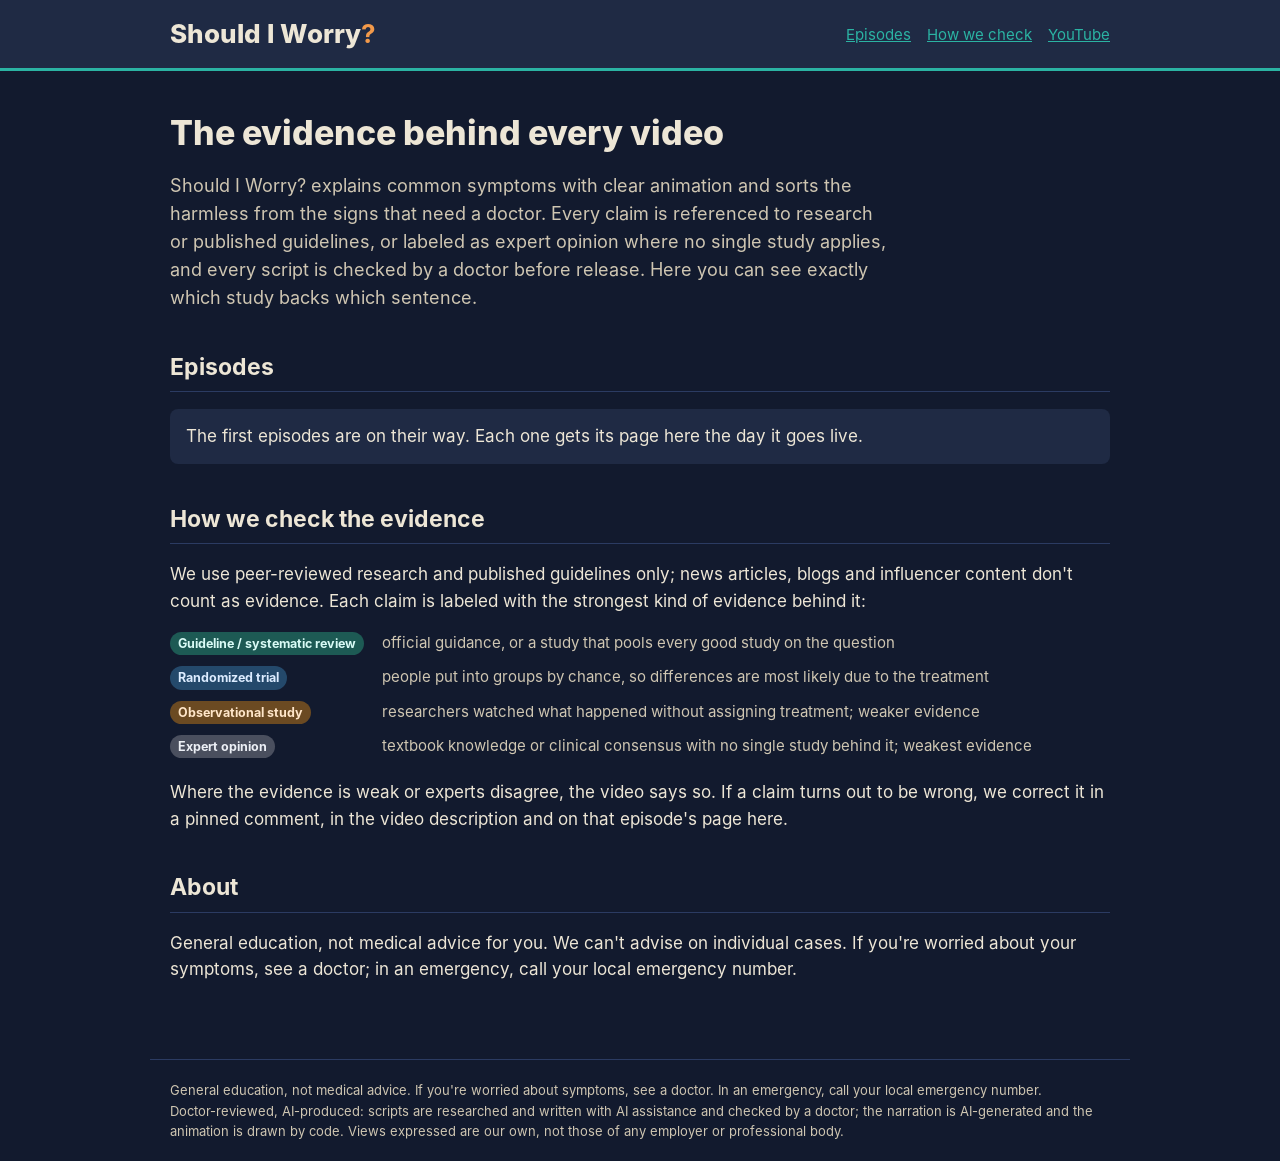
==== index.html @ 682e160a "Sources site: first build (home page; episode pages appear when each video is live) Generated by sit" ====
<!doctype html><html lang="en"><head><meta charset="utf-8"><meta name="viewport" content="width=device-width,initial-scale=1">
<title>Should I Worry? — the evidence behind every video</title><meta name="description" content="Doctor-reviewed health explainers. Every claim, its source and the strength of the evidence."><link rel="stylesheet" href="style.css"><link rel="icon" href="favicon.png"></head><body>
<header class="top"><div><a class="wm" href="./">Should I Worry<b>?</b></a><nav><a href="./">Episodes</a><a href="./#evidence">How we check</a><a href="https://www.youtube.com/@ShouldIWorry">YouTube</a></nav></div></header>
<main><h1>The evidence behind every video</h1>
<p class="lead">Should I Worry? explains common symptoms with clear animation and sorts the harmless from the signs that need a doctor. Every claim is referenced to research or published guidelines, or labeled as expert opinion where no single study applies, and every script is checked by a doctor before release. Here you can see exactly which study backs which sentence.</p>
<h2>Episodes</h2><ul class="eps"><li>The first episodes are on their way. Each one gets its page here the day it goes live.</li></ul>
<h2 id="evidence">How we check the evidence</h2>
<p>We use peer-reviewed research and published guidelines only; news articles, blogs and influencer content don't count as evidence. Each claim is labeled with the strongest kind of evidence behind it:</p><dl class="legend"><dt><span class="lv lv-top">Guideline / systematic review</span></dt><dd>official guidance, or a study that pools every good study on the question</dd><dt><span class="lv lv-rct">Randomized trial</span></dt><dd>people put into groups by chance, so differences are most likely due to the treatment</dd><dt><span class="lv lv-obs">Observational study</span></dt><dd>researchers watched what happened without assigning treatment; weaker evidence</dd><dt><span class="lv lv-exp">Expert opinion</span></dt><dd>textbook knowledge or clinical consensus with no single study behind it; weakest evidence</dd></dl>
<p>Where the evidence is weak or experts disagree, the video says so. If a claim turns out to be wrong, we correct it in a pinned comment, in the video description and on that episode's page here.</p>
<h2>About</h2><p>General education, not medical advice for you. We can't advise on individual cases. If you're worried about your symptoms, see a doctor; in an emergency, call your local emergency number.</p></main>
<footer>General education, not medical advice. If you're worried about symptoms, see a doctor. In an emergency, call your local emergency number.<br>
Doctor-reviewed, AI-produced: scripts are researched and written with AI assistance and checked by a doctor; the narration is AI-generated and the animation is drawn by code. Views expressed are our own, not those of any employer or professional body.</footer></body></html>
---- style.css ----
@font-face{font-family:Inter;font-weight:800;src:url(/fonts/Inter-ExtraBold.otf)}@font-face{font-family:Inter;font-weight:700;src:url(/fonts/Inter-Bold.otf)}@font-face{font-family:Inter;font-weight:600;src:url(/fonts/Inter-SemiBold.otf)}@font-face{font-family:Inter;font-weight:400;src:url(/fonts/Inter-Regular.otf)}
:root{--navy:#1F2A44;--navyD:#121A2E;--navyL:#2B3B62;--teal:#2BB3A3;--amber:#F2994A;--red:#EB5757;--ivory:#EDE6D6;--ivoryD:#CFC6B2}
*{box-sizing:border-box}body{margin:0;background:var(--navyD);color:var(--ivory);font:17px/1.55 Inter,system-ui,-apple-system,Segoe UI,Roboto,sans-serif}
a{color:var(--teal)}a:hover{color:var(--amber)}main{max-width:980px;margin:0 auto;padding:24px 20px 60px}
header.top{background:var(--navy);border-bottom:3px solid var(--teal)}header.top div{max-width:980px;margin:0 auto;padding:14px 20px;display:flex;align-items:center;gap:14px;flex-wrap:wrap}
.wm{font-weight:800;font-size:26px;color:var(--ivory);text-decoration:none}.wm b{color:var(--amber)}.top nav{margin-left:auto;font-size:15px}.top nav a{margin-left:16px}
h1{font-size:34px;font-weight:800;line-height:1.2;margin:18px 0 6px}h2{font-size:23px;margin:38px 0 10px;border-bottom:1px solid var(--navyL);padding-bottom:6px}
.lead{color:var(--ivoryD);font-size:18px;font-weight:400;max-width:720px}.muted{color:var(--ivoryD);font-size:14px}
.note{background:var(--navy);border-left:4px solid var(--amber);padding:12px 16px;border-radius:6px;margin:18px 0;font-size:15px}
table{width:100%;border-collapse:collapse;font-size:15px}th{text-align:left;color:var(--ivoryD);font-weight:700;font-size:13px;text-transform:uppercase;letter-spacing:.04em;padding:8px}
td{padding:12px 8px;border-top:1px solid var(--navyL);vertical-align:top}td.t{white-space:nowrap;font-variant-numeric:tabular-nums}td.c{min-width:40%}
.lv{display:inline-block;font-size:12.5px;font-weight:700;padding:2px 8px;border-radius:99px;margin:0 4px 4px 0;white-space:nowrap}
.lv-top{background:#1d5a54;color:#d9fbf6}.lv-rct{background:#24496b;color:#dcecff}.lv-obs{background:#6b4a22;color:#ffe6c9}.lv-exp{background:#4a4f5e;color:#eceff5}
.why{display:block;color:var(--ivoryD);font-size:13px;margin-top:2px}ol.refs li{margin:6px 0;font-size:15px}ul.eps{list-style:none;padding:0}ul.eps li{background:var(--navy);margin:10px 0;padding:14px 16px;border-radius:8px}
ul.eps a{font-weight:700;font-size:19px;text-decoration:none}dl.legend{display:grid;grid-template-columns:max-content 1fr;gap:6px 14px;font-size:15px}dl.legend dd{margin:0;color:var(--ivoryD)}
footer{max-width:980px;margin:0 auto;padding:20px;color:var(--ivoryD);font-size:13px;border-top:1px solid var(--navyL)}
@media(max-width:700px){h1{font-size:27px}thead{display:none}table,tbody,tr,td{display:block;width:100%}tr{background:var(--navy);border-radius:8px;margin:12px 0;padding:6px 4px}td{border:0;padding:6px 10px}td.t:before{content:"At ";color:var(--ivoryD)}td.s:before{content:"Source";display:block;font-size:12px;color:var(--ivoryD);text-transform:uppercase;letter-spacing:.04em}td.e:before{content:"Evidence";display:block;font-size:12px;color:var(--ivoryD);text-transform:uppercase;letter-spacing:.04em;margin-bottom:2px}dl.legend{grid-template-columns:1fr}}
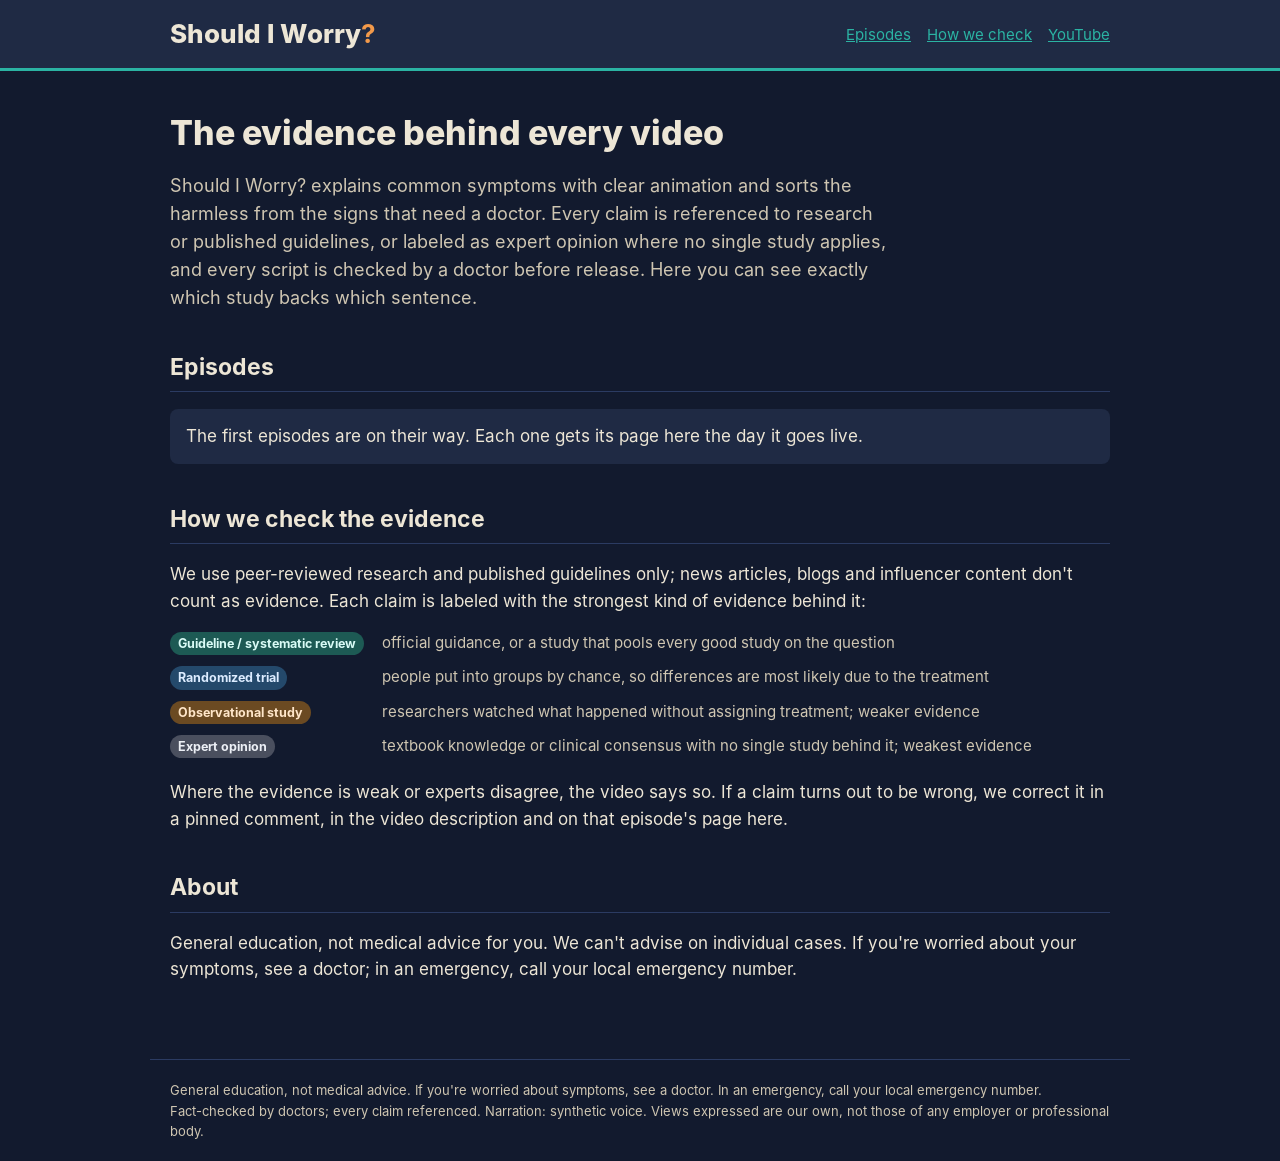
==== commit 0ff842a9: "Footer: AI line replaced by 'Narration: synthetic voice.' (Decision #85) Co-Authored-By: Claude Opus" ====
--- a/index.html
+++ b/index.html
@@ -9,4 +9,4 @@
 <p>Where the evidence is weak or experts disagree, the video says so. If a claim turns out to be wrong, we correct it in a pinned comment, in the video description and on that episode's page here.</p>
 <h2>About</h2><p>General education, not medical advice for you. We can't advise on individual cases. If you're worried about your symptoms, see a doctor; in an emergency, call your local emergency number.</p></main>
 <footer>General education, not medical advice. If you're worried about symptoms, see a doctor. In an emergency, call your local emergency number.<br>
-Doctor-reviewed, AI-produced: scripts are researched and written with AI assistance and checked by a doctor; the narration is AI-generated and the animation is drawn by code. Views expressed are our own, not those of any employer or professional body.</footer></body></html>+Fact-checked by doctors; every claim referenced. Narration: synthetic voice. Views expressed are our own, not those of any employer or professional body.</footer></body></html>
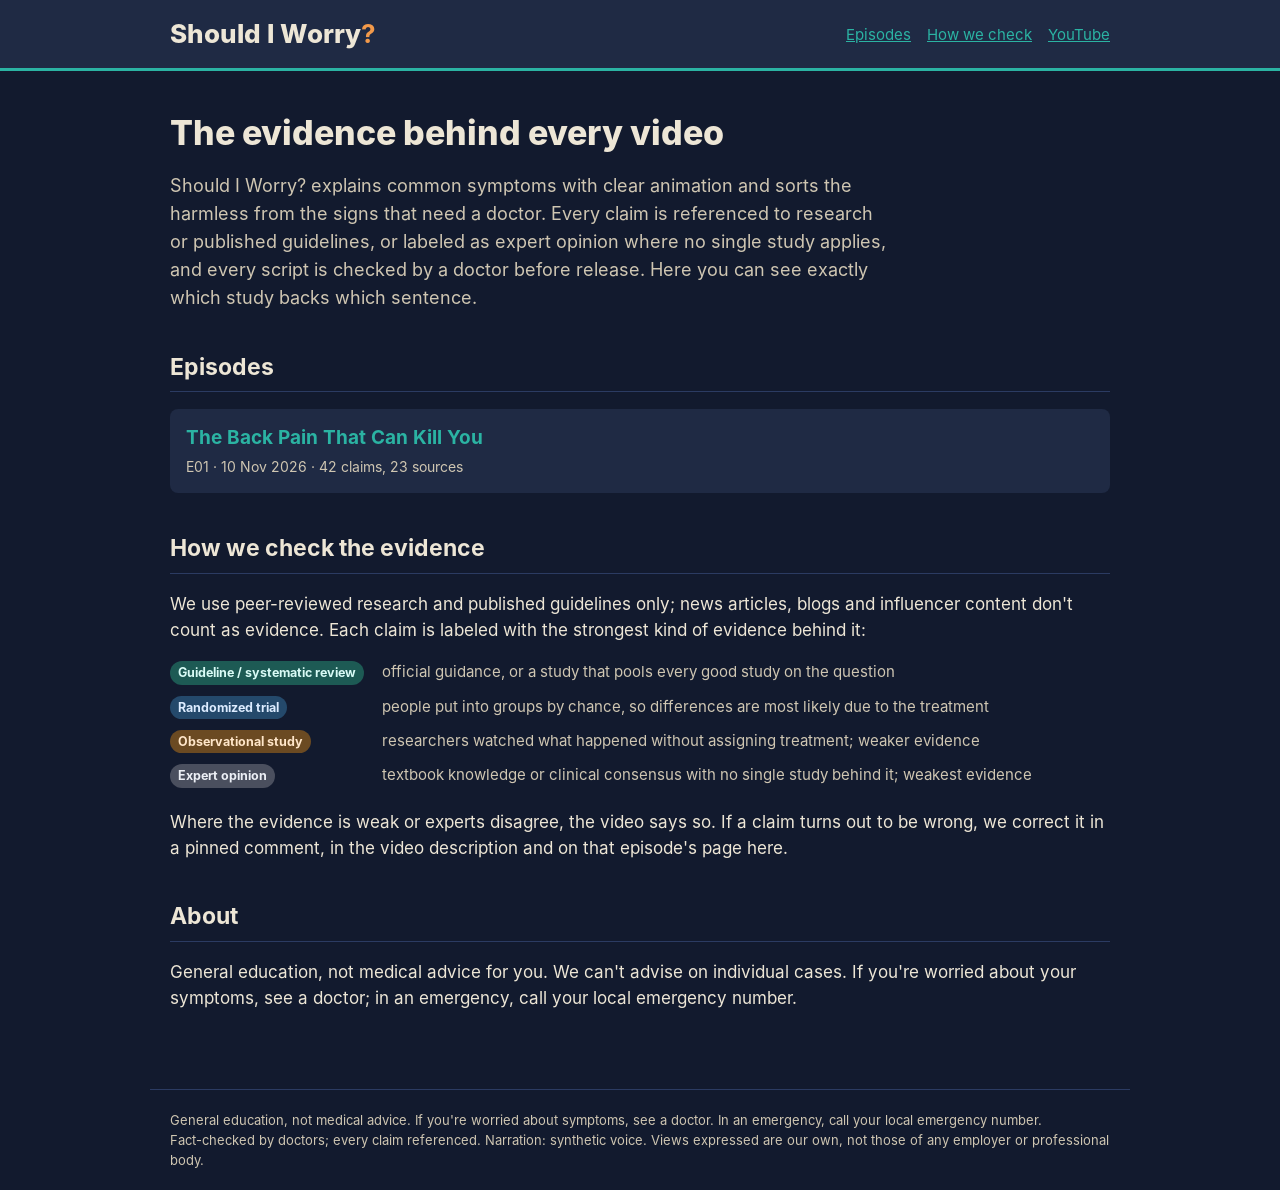
==== commit 64d04931: "E01 sources page (video ZwFc8egID_M, published 10 Nov 2026) Co-Authored-By: Claude Opus 5.5 <noreply" ====
--- a/index.html
+++ b/index.html
@@ -3,7 +3,7 @@
 <header class="top"><div><a class="wm" href="./">Should I Worry<b>?</b></a><nav><a href="./">Episodes</a><a href="./#evidence">How we check</a><a href="https://www.youtube.com/@ShouldIWorry">YouTube</a></nav></div></header>
 <main><h1>The evidence behind every video</h1>
 <p class="lead">Should I Worry? explains common symptoms with clear animation and sorts the harmless from the signs that need a doctor. Every claim is referenced to research or published guidelines, or labeled as expert opinion where no single study applies, and every script is checked by a doctor before release. Here you can see exactly which study backs which sentence.</p>
-<h2>Episodes</h2><ul class="eps"><li>The first episodes are on their way. Each one gets its page here the day it goes live.</li></ul>
+<h2>Episodes</h2><ul class="eps"><li><a href="e01/">The Back Pain That Can Kill You</a><br><span class="muted">E01 · 10 Nov 2026 · 42 claims, 23 sources</span></li></ul>
 <h2 id="evidence">How we check the evidence</h2>
 <p>We use peer-reviewed research and published guidelines only; news articles, blogs and influencer content don't count as evidence. Each claim is labeled with the strongest kind of evidence behind it:</p><dl class="legend"><dt><span class="lv lv-top">Guideline / systematic review</span></dt><dd>official guidance, or a study that pools every good study on the question</dd><dt><span class="lv lv-rct">Randomized trial</span></dt><dd>people put into groups by chance, so differences are most likely due to the treatment</dd><dt><span class="lv lv-obs">Observational study</span></dt><dd>researchers watched what happened without assigning treatment; weaker evidence</dd><dt><span class="lv lv-exp">Expert opinion</span></dt><dd>textbook knowledge or clinical consensus with no single study behind it; weakest evidence</dd></dl>
 <p>Where the evidence is weak or experts disagree, the video says so. If a claim turns out to be wrong, we correct it in a pinned comment, in the video description and on that episode's page here.</p>
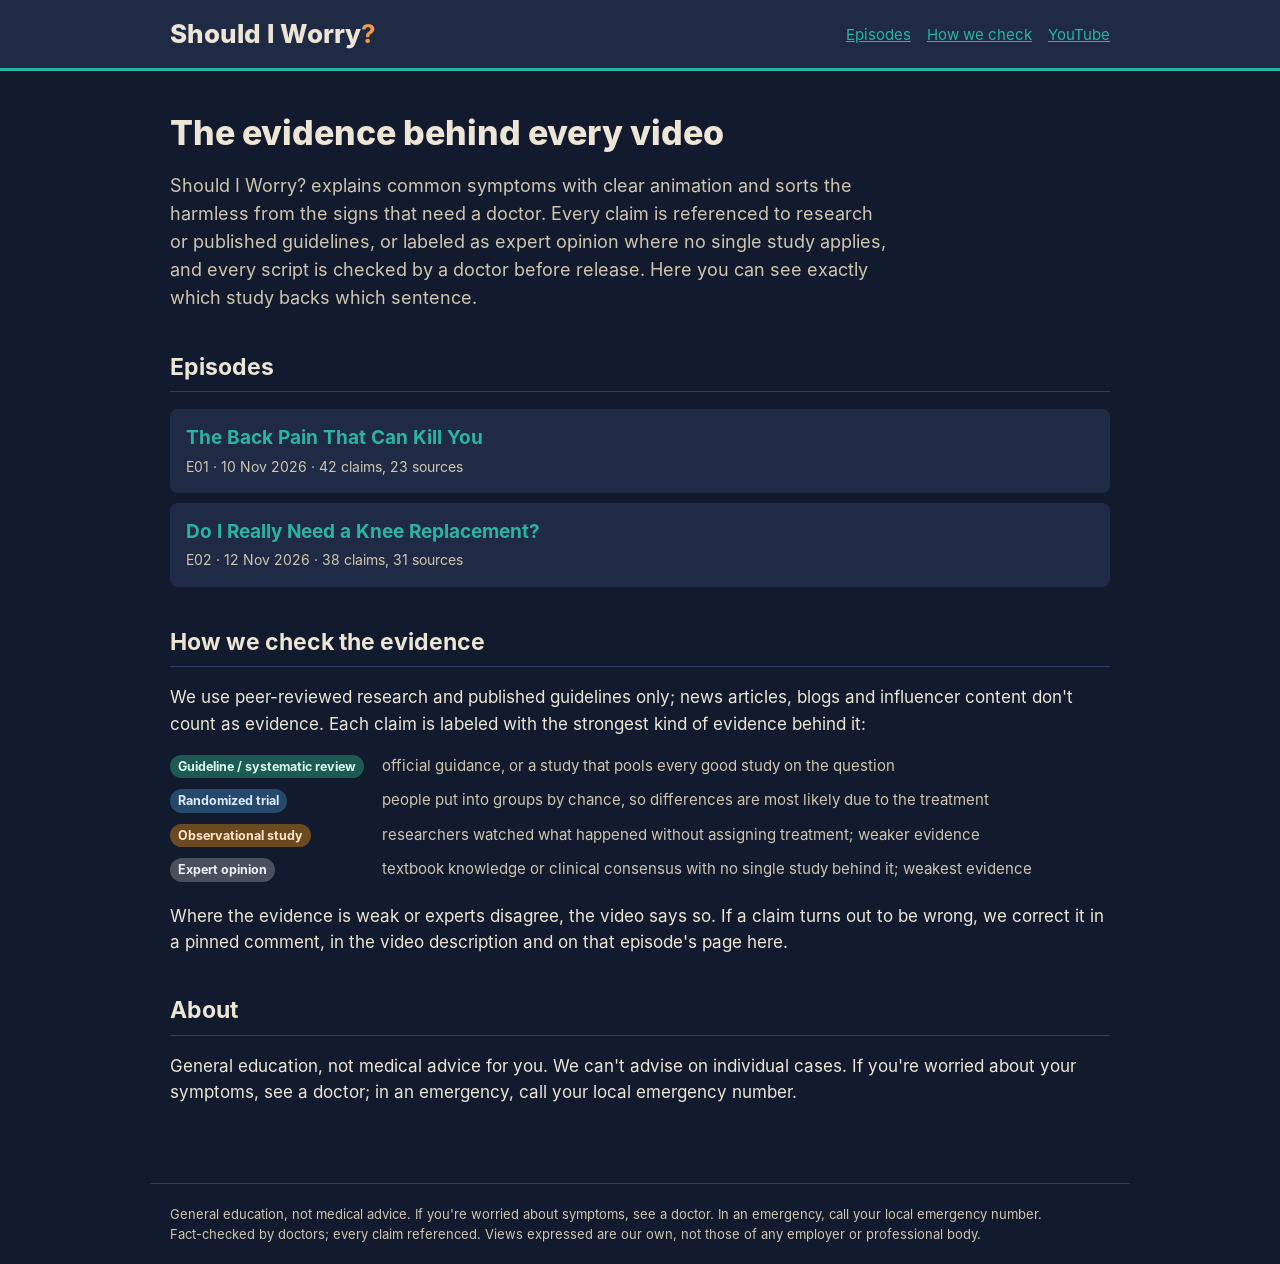
==== commit 69512945: "E02 page live (video published 12 Nov 2026); footer without the synthetic-voice line (Decision #103)" ====
--- a/index.html
+++ b/index.html
@@ -3,10 +3,10 @@
 <header class="top"><div><a class="wm" href="./">Should I Worry<b>?</b></a><nav><a href="./">Episodes</a><a href="./#evidence">How we check</a><a href="https://www.youtube.com/@ShouldIWorry">YouTube</a></nav></div></header>
 <main><h1>The evidence behind every video</h1>
 <p class="lead">Should I Worry? explains common symptoms with clear animation and sorts the harmless from the signs that need a doctor. Every claim is referenced to research or published guidelines, or labeled as expert opinion where no single study applies, and every script is checked by a doctor before release. Here you can see exactly which study backs which sentence.</p>
-<h2>Episodes</h2><ul class="eps"><li><a href="e01/">The Back Pain That Can Kill You</a><br><span class="muted">E01 · 10 Nov 2026 · 42 claims, 23 sources</span></li></ul>
+<h2>Episodes</h2><ul class="eps"><li><a href="e01/">The Back Pain That Can Kill You</a><br><span class="muted">E01 · 10 Nov 2026 · 42 claims, 23 sources</span></li><li><a href="e02/">Do I Really Need a Knee Replacement?</a><br><span class="muted">E02 · 12 Nov 2026 · 38 claims, 31 sources</span></li></ul>
 <h2 id="evidence">How we check the evidence</h2>
 <p>We use peer-reviewed research and published guidelines only; news articles, blogs and influencer content don't count as evidence. Each claim is labeled with the strongest kind of evidence behind it:</p><dl class="legend"><dt><span class="lv lv-top">Guideline / systematic review</span></dt><dd>official guidance, or a study that pools every good study on the question</dd><dt><span class="lv lv-rct">Randomized trial</span></dt><dd>people put into groups by chance, so differences are most likely due to the treatment</dd><dt><span class="lv lv-obs">Observational study</span></dt><dd>researchers watched what happened without assigning treatment; weaker evidence</dd><dt><span class="lv lv-exp">Expert opinion</span></dt><dd>textbook knowledge or clinical consensus with no single study behind it; weakest evidence</dd></dl>
 <p>Where the evidence is weak or experts disagree, the video says so. If a claim turns out to be wrong, we correct it in a pinned comment, in the video description and on that episode's page here.</p>
 <h2>About</h2><p>General education, not medical advice for you. We can't advise on individual cases. If you're worried about your symptoms, see a doctor; in an emergency, call your local emergency number.</p></main>
 <footer>General education, not medical advice. If you're worried about symptoms, see a doctor. In an emergency, call your local emergency number.<br>
-Fact-checked by doctors; every claim referenced. Narration: synthetic voice. Views expressed are our own, not those of any employer or professional body.</footer></body></html>+Fact-checked by doctors; every claim referenced. Views expressed are our own, not those of any employer or professional body.</footer></body></html>
